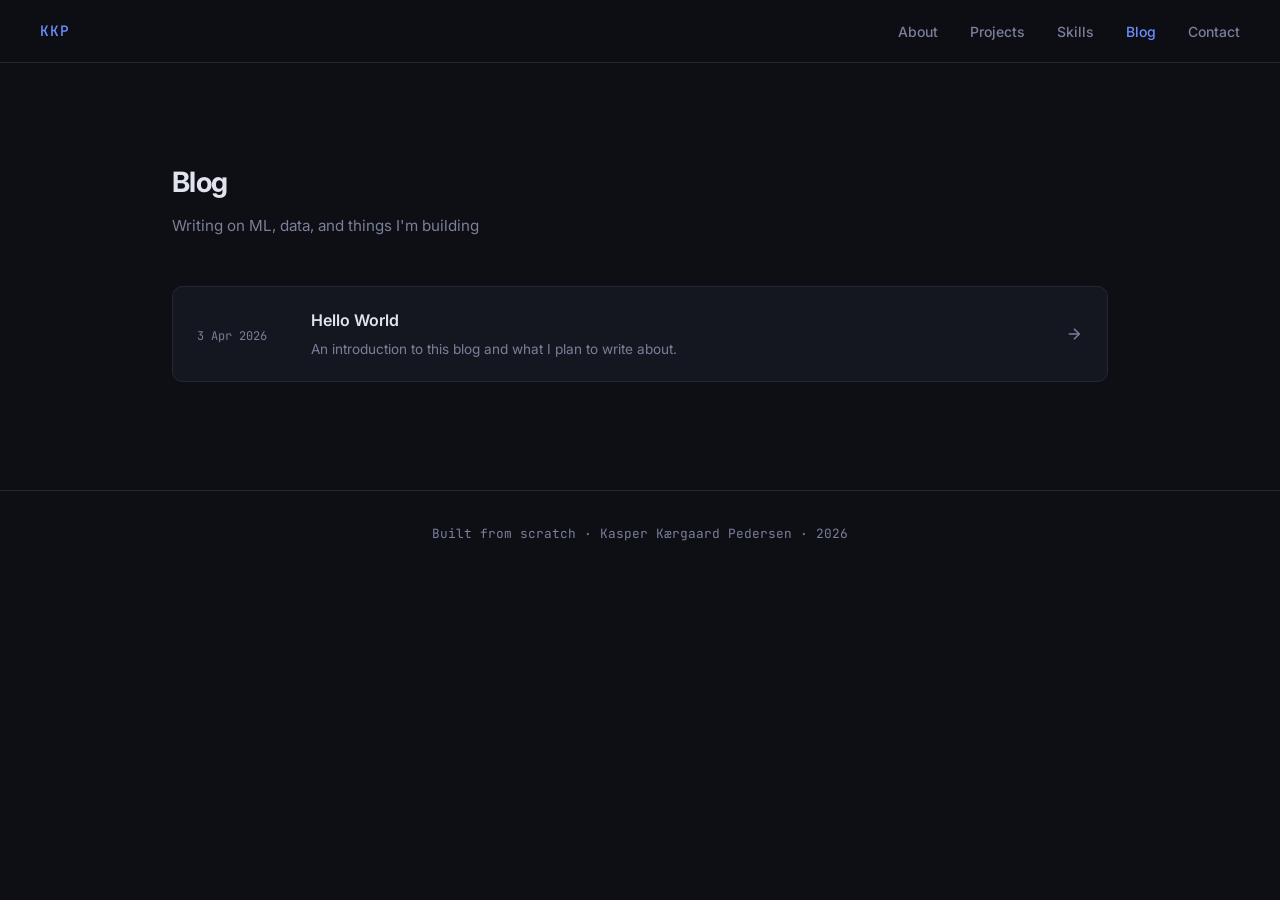
==== blog/index.html @ e7ff4c49 "Add blog section" ====
<!DOCTYPE html>
<html lang="en">
<head>
  <meta charset="UTF-8" />
  <meta name="viewport" content="width=device-width, initial-scale=1.0" />
  <title>Blog &mdash; Kasper Kærgaard Pedersen</title>
  <link rel="stylesheet" href="../style.css" />
  <link rel="preconnect" href="https://fonts.googleapis.com" />
  <link rel="preconnect" href="https://fonts.gstatic.com" crossorigin />
  <link href="https://fonts.googleapis.com/css2?family=Inter:wght@300;400;500;600;700&family=JetBrains+Mono:wght@400;500&display=swap" rel="stylesheet" />
</head>
<body>
  <nav>
    <a href="../index.html" class="nav-name">KKP</a>
    <ul>
      <li><a href="../index.html#about">About</a></li>
      <li><a href="../index.html#projects">Projects</a></li>
      <li><a href="../index.html#skills">Skills</a></li>
      <li><a href="index.html" class="active">Blog</a></li>
      <li><a href="../index.html#contact">Contact</a></li>
    </ul>
  </nav>

  <section id="blog-list">
    <div class="container">
      <h2 class="section-title">Blog</h2>
      <p class="section-sub">Writing on ML, data, and things I'm building</p>
      <div id="posts-container">
        <p class="loading">Loading posts&hellip;</p>
      </div>
    </div>
  </section>

  <footer>
    <div class="container">
      <p>Built from scratch &middot; Kasper Kærgaard Pedersen &middot; 2026</p>
    </div>
  </footer>

  <script>
    async function loadPosts() {
      const container = document.getElementById('posts-container');
      try {
        const res = await fetch('posts/index.json');
        const posts = await res.json();

        if (posts.length === 0) {
          container.innerHTML = '<p class="loading">No posts yet.</p>';
          return;
        }

        // Sort newest first
        posts.sort((a, b) => new Date(b.date) - new Date(a.date));

        container.innerHTML = posts.map((post) => `
          <a href="post.html?slug=${post.slug}" class="post-row">
            <div class="post-meta">
              <time>${formatDate(post.date)}</time>
            </div>
            <div class="post-info">
              <h3>${post.title}</h3>
              <p>${post.description}</p>
            </div>
            <svg class="post-arrow" width="18" height="18" viewBox="0 0 24 24" fill="none" stroke="currentColor" stroke-width="2">
              <line x1="5" y1="12" x2="19" y2="12"/>
              <polyline points="12 5 19 12 12 19"/>
            </svg>
          </a>
        `).join('');
      } catch (e) {
        container.innerHTML = '<p class="loading">Failed to load posts.</p>';
      }
    }

    function formatDate(str) {
      return new Date(str).toLocaleDateString('en-GB', {
        year: 'numeric', month: 'short', day: 'numeric'
      });
    }

    loadPosts();
  </script>
</body>
</html>
---- style.css ----
/* ── Reset & Base ─────────────────────────────────────────── */
*, *::before, *::after { box-sizing: border-box; margin: 0; padding: 0; }

:root {
  --bg:        #0d0f14;
  --bg-card:   #141720;
  --bg-card-h: #1a1e2a;
  --border:    #232736;
  --text:      #e2e4ed;
  --text-muted:#7a7f9a;
  --accent:    #6c8fff;
  --accent-dim:#2a3a6e;
  --tag-bg:    #1a2040;
  --tag-text:  #8aaeff;
  --font:      'Inter', system-ui, sans-serif;
  --mono:      'JetBrains Mono', monospace;
  --radius:    10px;
  --max-w:     1000px;
}

html { scroll-behavior: smooth; font-size: 16px; }

body {
  font-family: var(--font);
  background: var(--bg);
  color: var(--text);
  line-height: 1.7;
  -webkit-font-smoothing: antialiased;
}

a { color: inherit; text-decoration: none; }

/* ── Layout ───────────────────────────────────────────────── */
.container {
  max-width: var(--max-w);
  margin: 0 auto;
  padding: 0 2rem;
}

section {
  padding: 6rem 0;
}

section + section {
  border-top: 1px solid var(--border);
}

/* ── Nav ──────────────────────────────────────────────────── */
nav {
  position: sticky;
  top: 0;
  z-index: 100;
  display: flex;
  align-items: center;
  justify-content: space-between;
  padding: 1.1rem 2.5rem;
  background: rgba(13, 15, 20, 0.85);
  backdrop-filter: blur(12px);
  border-bottom: 1px solid var(--border);
}

.nav-name {
  font-family: var(--mono);
  font-size: 0.9rem;
  font-weight: 500;
  color: var(--accent);
  letter-spacing: 0.08em;
}

nav ul {
  list-style: none;
  display: flex;
  gap: 2rem;
}

nav ul a {
  font-size: 0.875rem;
  color: var(--text-muted);
  transition: color 0.2s;
  font-weight: 500;
}

nav ul a:hover { color: var(--text); }
nav ul a.active { color: var(--accent); }

/* ── Hero ─────────────────────────────────────────────────── */
#about {
  padding-top: 7rem;
  padding-bottom: 7rem;
}

.hero {
  max-width: 680px;
}

.hero-tag {
  font-family: var(--mono);
  font-size: 0.8rem;
  color: var(--accent);
  letter-spacing: 0.1em;
  text-transform: uppercase;
  margin-bottom: 1.25rem;
}

.hero h1 {
  font-size: clamp(2.4rem, 6vw, 4rem);
  font-weight: 700;
  line-height: 1.1;
  letter-spacing: -0.02em;
  margin-bottom: 1.5rem;
}

.accent { color: var(--accent); }

.hero-desc {
  font-size: 1.1rem;
  color: var(--text-muted);
  max-width: 540px;
  margin-bottom: 2.25rem;
  line-height: 1.75;
}

.hero-actions {
  display: flex;
  gap: 1rem;
  flex-wrap: wrap;
}

/* ── Buttons ──────────────────────────────────────────────── */
.btn {
  display: inline-block;
  padding: 0.65rem 1.5rem;
  border-radius: var(--radius);
  font-size: 0.9rem;
  font-weight: 600;
  transition: all 0.2s;
}

.btn-primary {
  background: var(--accent);
  color: #fff;
}

.btn-primary:hover {
  background: #5577ee;
  transform: translateY(-1px);
}

.btn-secondary {
  background: transparent;
  color: var(--text-muted);
  border: 1px solid var(--border);
}

.btn-secondary:hover {
  border-color: var(--accent);
  color: var(--accent);
}

/* ── Section Headings ─────────────────────────────────────── */
.section-title {
  font-size: 1.75rem;
  font-weight: 700;
  letter-spacing: -0.02em;
  margin-bottom: 0.35rem;
}

.section-sub {
  color: var(--text-muted);
  font-size: 0.95rem;
  margin-bottom: 3rem;
}

/* ── Project Cards ────────────────────────────────────────── */
.projects-grid {
  display: grid;
  grid-template-columns: repeat(auto-fill, minmax(280px, 1fr));
  gap: 1.25rem;
}

.card {
  background: var(--bg-card);
  border: 1px solid var(--border);
  border-radius: var(--radius);
  padding: 1.5rem;
  transition: border-color 0.2s, background 0.2s, transform 0.2s;
}

.card:hover {
  border-color: var(--accent-dim);
  background: var(--bg-card-h);
  transform: translateY(-2px);
}

.card-header {
  display: flex;
  align-items: center;
  justify-content: space-between;
  margin-bottom: 0.85rem;
}

.card-tag {
  font-family: var(--mono);
  font-size: 0.7rem;
  color: var(--tag-text);
  background: var(--tag-bg);
  padding: 0.2rem 0.6rem;
  border-radius: 4px;
  letter-spacing: 0.04em;
  font-weight: 500;
}

.card-links {
  display: flex;
  gap: 0.6rem;
}

.card-links a {
  color: var(--text-muted);
  transition: color 0.2s;
  display: flex;
  align-items: center;
}

.card-links a:hover { color: var(--accent); }

.card h3 {
  font-size: 1.05rem;
  font-weight: 600;
  margin-bottom: 0.6rem;
  letter-spacing: -0.01em;
}

.card p {
  font-size: 0.875rem;
  color: var(--text-muted);
  line-height: 1.65;
  margin-bottom: 1.25rem;
}

.card-tech {
  display: flex;
  flex-wrap: wrap;
  gap: 0.4rem;
}

.card-tech span {
  font-family: var(--mono);
  font-size: 0.7rem;
  color: var(--text-muted);
  background: var(--bg);
  border: 1px solid var(--border);
  padding: 0.2rem 0.55rem;
  border-radius: 4px;
}

/* ── Skills ───────────────────────────────────────────────── */
.skills-grid {
  display: grid;
  grid-template-columns: repeat(auto-fill, minmax(190px, 1fr));
  gap: 1.5rem;
}

.skill-group {
  background: var(--bg-card);
  border: 1px solid var(--border);
  border-radius: var(--radius);
  padding: 1.4rem;
}

.skill-group h4 {
  font-family: var(--mono);
  font-size: 0.72rem;
  color: var(--accent);
  text-transform: uppercase;
  letter-spacing: 0.1em;
  margin-bottom: 1rem;
  font-weight: 500;
}

.skill-group ul {
  list-style: none;
  display: flex;
  flex-direction: column;
  gap: 0.5rem;
}

.skill-group li {
  font-size: 0.9rem;
  color: var(--text-muted);
  display: flex;
  align-items: center;
  gap: 0.5rem;
}

.skill-group li::before {
  content: '';
  display: inline-block;
  width: 5px;
  height: 5px;
  background: var(--accent);
  border-radius: 50%;
  flex-shrink: 0;
  opacity: 0.6;
}

/* ── Contact ──────────────────────────────────────────────── */
.contact-links {
  display: flex;
  gap: 1.25rem;
  flex-wrap: wrap;
}

.contact-item {
  display: flex;
  align-items: center;
  gap: 0.5rem;
  padding: 0.75rem 1.4rem;
  background: var(--bg-card);
  border: 1px solid var(--border);
  border-radius: var(--radius);
  font-size: 0.9rem;
  color: var(--text-muted);
  font-weight: 500;
  transition: all 0.2s;
}

.contact-item:hover {
  border-color: var(--accent);
  color: var(--accent);
}

/* ── Footer ───────────────────────────────────────────────── */
footer {
  border-top: 1px solid var(--border);
  padding: 2rem 0;
  text-align: center;
}

footer p {
  font-size: 0.8rem;
  color: var(--text-muted);
  font-family: var(--mono);
}

/* ── Blog List ────────────────────────────────────────────── */
.loading {
  color: var(--text-muted);
  font-size: 0.9rem;
}

.post-row {
  display: flex;
  align-items: center;
  gap: 1.5rem;
  padding: 1.25rem 1.5rem;
  background: var(--bg-card);
  border: 1px solid var(--border);
  border-radius: var(--radius);
  margin-bottom: 0.75rem;
  transition: border-color 0.2s, background 0.2s;
  color: var(--text);
}

.post-row:hover {
  border-color: var(--accent-dim);
  background: var(--bg-card-h);
}

.post-meta {
  min-width: 90px;
  flex-shrink: 0;
}

.post-meta time {
  font-family: var(--mono);
  font-size: 0.75rem;
  color: var(--text-muted);
}

.post-info { flex: 1; }

.post-info h3 {
  font-size: 1rem;
  font-weight: 600;
  margin-bottom: 0.2rem;
}

.post-info p {
  font-size: 0.85rem;
  color: var(--text-muted);
}

.post-arrow {
  color: var(--text-muted);
  flex-shrink: 0;
  transition: color 0.2s, transform 0.2s;
}

.post-row:hover .post-arrow {
  color: var(--accent);
  transform: translateX(3px);
}

/* ── Blog Post ────────────────────────────────────────────── */
.post-back-wrap {
  padding: 2.5rem 0 0;
}

.post-back {
  display: inline-flex;
  align-items: center;
  gap: 0.4rem;
  font-size: 0.85rem;
  color: var(--text-muted);
  font-weight: 500;
  transition: color 0.2s;
}

.post-back:hover { color: var(--accent); }

.post-date {
  display: block;
  font-family: var(--mono);
  font-size: 0.78rem;
  color: var(--text-muted);
  margin: 1.5rem 0 0.25rem;
}

.prose {
  max-width: 680px;
  padding: 0 0 6rem;
}

.prose h1 {
  font-size: 2rem;
  font-weight: 700;
  letter-spacing: -0.02em;
  line-height: 1.2;
  margin: 0.5rem 0 1.5rem;
}

.prose h2 {
  font-size: 1.3rem;
  font-weight: 600;
  margin: 2.5rem 0 0.75rem;
  letter-spacing: -0.01em;
}

.prose h3 {
  font-size: 1.05rem;
  font-weight: 600;
  margin: 2rem 0 0.5rem;
}

.prose p {
  color: var(--text-muted);
  margin-bottom: 1.25rem;
  line-height: 1.8;
}

.prose a { color: var(--accent); text-decoration: underline; }

.prose ul, .prose ol {
  color: var(--text-muted);
  padding-left: 1.4rem;
  margin-bottom: 1.25rem;
}

.prose li { margin-bottom: 0.4rem; line-height: 1.75; }

.prose pre {
  background: #0d1117;
  border: 1px solid var(--border);
  border-radius: var(--radius);
  padding: 1.25rem 1.5rem;
  overflow-x: auto;
  margin: 1.5rem 0;
}

.prose code {
  font-family: var(--mono);
  font-size: 0.85em;
}

.prose p code, .prose li code {
  background: var(--bg-card);
  border: 1px solid var(--border);
  padding: 0.1em 0.4em;
  border-radius: 4px;
  color: var(--accent);
}

.prose blockquote {
  border-left: 3px solid var(--accent);
  padding-left: 1.25rem;
  margin: 1.5rem 0;
  color: var(--text-muted);
  font-style: italic;
}

.prose table {
  width: 100%;
  border-collapse: collapse;
  margin: 1.5rem 0;
  font-size: 0.9rem;
}

.prose th, .prose td {
  padding: 0.6rem 1rem;
  border: 1px solid var(--border);
  text-align: left;
}

.prose th {
  background: var(--bg-card);
  font-weight: 600;
  color: var(--text);
}

.prose td { color: var(--text-muted); }

.prose hr {
  border: none;
  border-top: 1px solid var(--border);
  margin: 2.5rem 0;
}

/* ── Responsive ───────────────────────────────────────────── */
@media (max-width: 640px) {
  nav { padding: 1rem 1.25rem; }
  nav ul { gap: 1.2rem; }
  .container { padding: 0 1.25rem; }
  section { padding: 4rem 0; }
  #about { padding-top: 4.5rem; }
  .projects-grid { grid-template-columns: 1fr; }
  .skills-grid { grid-template-columns: 1fr 1fr; }
  .contact-links { flex-direction: column; }
}
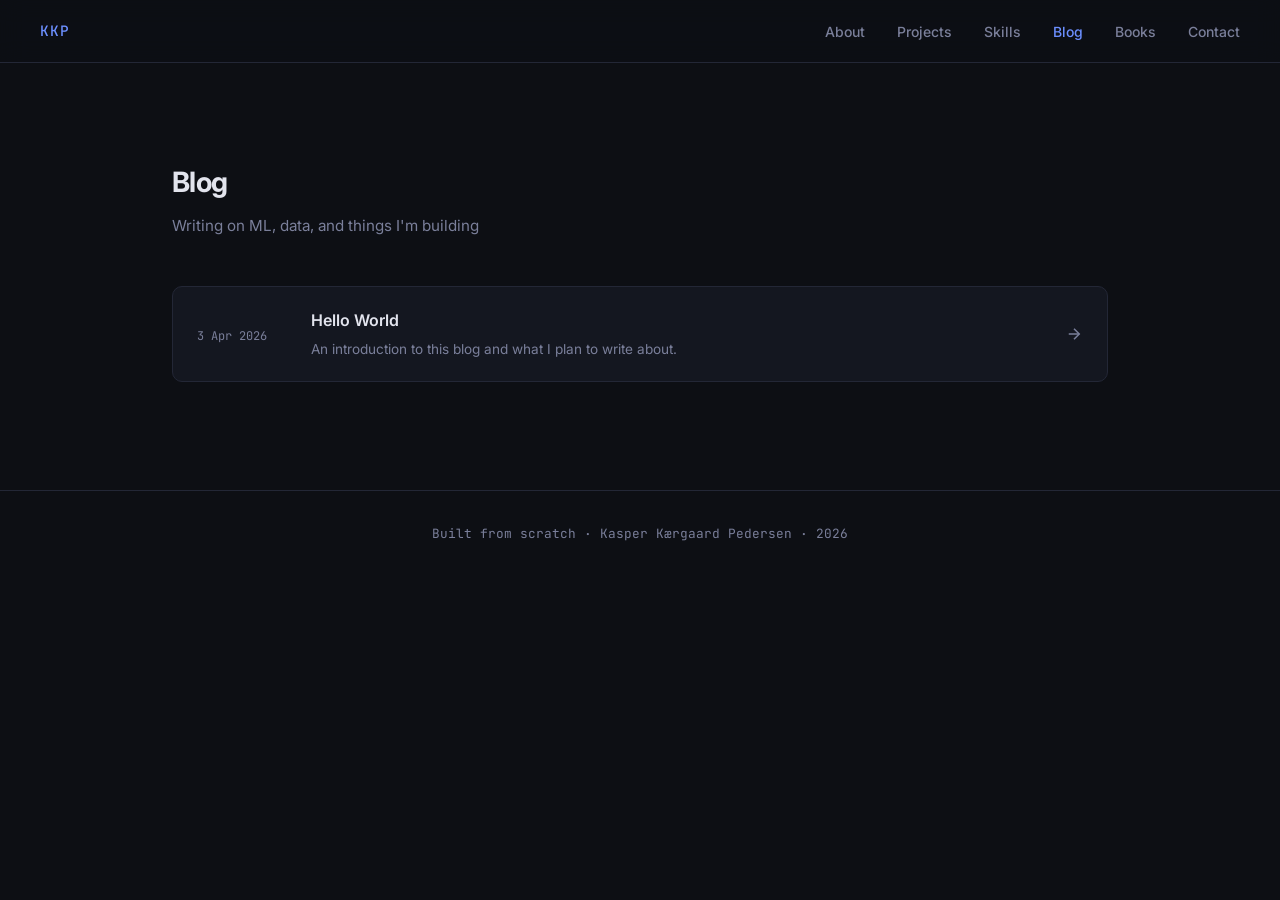
==== commit e361f7c0: "adding book section" ====
--- a/blog/index.html
+++ b/blog/index.html
@@ -17,6 +17,7 @@
       <li><a href="../index.html#projects">Projects</a></li>
       <li><a href="../index.html#skills">Skills</a></li>
       <li><a href="index.html" class="active">Blog</a></li>
+      <li><a href="../books/index.html">Books</a></li>
       <li><a href="../index.html#contact">Contact</a></li>
     </ul>
   </nav>
--- a/style.css
+++ b/style.css
@@ -526,6 +526,471 @@
   margin: 2.5rem 0;
 }
 
+/* ── Book Cards (landing page) ─────────────────────────────── */
+.book-card {
+  display: flex;
+  align-items: center;
+  gap: 2rem;
+  padding: 1.5rem;
+  background: var(--bg-card);
+  border: 1px solid var(--border);
+  border-radius: var(--radius);
+  margin-bottom: 1rem;
+  transition: border-color 0.2s, background 0.2s, transform 0.2s;
+  color: var(--text);
+}
+
+.book-card:hover {
+  border-color: var(--accent-dim);
+  background: var(--bg-card-h);
+  transform: translateY(-2px);
+}
+
+.book-cover {
+  flex-shrink: 0;
+  width: 120px;
+  height: 160px;
+  border-radius: 6px;
+  background: linear-gradient(135deg, var(--cover-accent) 0%, #1a1e2a 100%);
+  display: flex;
+  align-items: center;
+  justify-content: center;
+  position: relative;
+  overflow: hidden;
+}
+
+.book-cover::before {
+  content: '';
+  position: absolute;
+  left: 0;
+  top: 0;
+  width: 4px;
+  height: 100%;
+  background: rgba(0,0,0,0.3);
+}
+
+.book-cover-inner {
+  text-align: center;
+  padding: 1rem 0.5rem;
+}
+
+.book-cover-icon {
+  display: block;
+  margin-bottom: 0.5rem;
+  opacity: 0.7;
+}
+
+.book-cover-title {
+  display: block;
+  font-size: 0.7rem;
+  font-weight: 700;
+  line-height: 1.2;
+  color: #fff;
+}
+
+.book-cover-subtitle {
+  display: block;
+  font-size: 0.55rem;
+  color: rgba(255,255,255,0.7);
+  margin-top: 0.25rem;
+}
+
+.book-info {
+  flex: 1;
+  min-width: 0;
+}
+
+.book-info-header {
+  display: flex;
+  align-items: center;
+  gap: 0.75rem;
+  margin-bottom: 0.5rem;
+}
+
+.book-info-header h3 {
+  font-size: 1.15rem;
+  font-weight: 600;
+}
+
+.book-status {
+  font-family: var(--mono);
+  font-size: 0.65rem;
+  color: var(--tag-text);
+  background: var(--tag-bg);
+  padding: 0.15rem 0.5rem;
+  border-radius: 4px;
+  white-space: nowrap;
+}
+
+.book-desc {
+  font-size: 0.875rem;
+  color: var(--text-muted);
+  line-height: 1.65;
+  margin-bottom: 0.75rem;
+}
+
+.book-meta-row {
+  display: flex;
+  align-items: center;
+  gap: 0.5rem;
+  margin-bottom: 0.75rem;
+}
+
+.book-meta-item {
+  font-family: var(--mono);
+  font-size: 0.72rem;
+  color: var(--text-muted);
+}
+
+.book-meta-sep {
+  color: var(--text-muted);
+  opacity: 0.4;
+}
+
+.book-tags {
+  display: flex;
+  flex-wrap: wrap;
+  gap: 0.4rem;
+  margin-bottom: 0.5rem;
+}
+
+.book-tags span {
+  font-family: var(--mono);
+  font-size: 0.65rem;
+  color: var(--text-muted);
+  background: var(--bg);
+  border: 1px solid var(--border);
+  padding: 0.15rem 0.5rem;
+  border-radius: 4px;
+}
+
+.book-updated {
+  font-size: 0.72rem;
+  color: var(--text-muted);
+  opacity: 0.6;
+}
+
+/* ── Book Reader Layout ───────────────────────────────────── */
+.reader-layout {
+  display: flex;
+  min-height: calc(100vh - 56px);
+}
+
+.reader-sidebar {
+  width: 300px;
+  flex-shrink: 0;
+  background: var(--bg-card);
+  border-right: 1px solid var(--border);
+  padding: 1.5rem 0;
+  overflow-y: auto;
+  position: sticky;
+  top: 56px;
+  height: calc(100vh - 56px);
+}
+
+.sidebar-header {
+  padding: 0 1.25rem 1rem;
+  border-bottom: 1px solid var(--border);
+  margin-bottom: 1rem;
+}
+
+.sidebar-back {
+  display: inline-flex;
+  align-items: center;
+  gap: 0.35rem;
+  font-size: 0.78rem;
+  color: var(--text-muted);
+  font-weight: 500;
+  margin-bottom: 0.75rem;
+  transition: color 0.2s;
+}
+
+.sidebar-back:hover { color: var(--accent); }
+
+.sidebar-title {
+  font-size: 1rem;
+  font-weight: 700;
+  color: var(--text);
+  line-height: 1.3;
+}
+
+.sidebar-toc {
+  padding: 0 0.75rem;
+}
+
+.toc-section {
+  margin-bottom: 1.25rem;
+}
+
+.toc-section-title {
+  font-family: var(--mono);
+  font-size: 0.65rem;
+  text-transform: uppercase;
+  letter-spacing: 0.08em;
+  color: var(--accent);
+  padding: 0 0.5rem;
+  margin-bottom: 0.5rem;
+  font-weight: 500;
+}
+
+.toc-chapters {
+  list-style: none;
+}
+
+.toc-link {
+  display: flex;
+  align-items: center;
+  justify-content: space-between;
+  padding: 0.4rem 0.5rem;
+  border-radius: 6px;
+  font-size: 0.82rem;
+  color: var(--text-muted);
+  transition: all 0.15s;
+  gap: 0.5rem;
+}
+
+.toc-link:hover {
+  background: var(--bg-card-h);
+  color: var(--text);
+}
+
+.toc-active {
+  background: var(--accent-dim) !important;
+  color: var(--accent) !important;
+  font-weight: 600;
+}
+
+.toc-chapter-title {
+  flex: 1;
+  min-width: 0;
+  overflow: hidden;
+  text-overflow: ellipsis;
+  white-space: nowrap;
+}
+
+.toc-lock {
+  flex-shrink: 0;
+  opacity: 0.4;
+}
+
+.sidebar-toggle {
+  display: none;
+  position: fixed;
+  bottom: 1.5rem;
+  left: 1.5rem;
+  z-index: 200;
+  background: var(--accent);
+  color: #fff;
+  border: none;
+  border-radius: 50%;
+  width: 48px;
+  height: 48px;
+  cursor: pointer;
+  align-items: center;
+  justify-content: center;
+  box-shadow: 0 4px 12px rgba(0,0,0,0.4);
+}
+
+/* Reader main content */
+.reader-content {
+  flex: 1;
+  min-width: 0;
+  padding: 2.5rem 3rem 4rem;
+  max-width: 800px;
+}
+
+.reader-content .prose {
+  max-width: 100%;
+}
+
+.reader-content .prose img {
+  max-width: 100%;
+  border-radius: var(--radius);
+  border: 1px solid var(--border);
+  margin: 1.5rem 0;
+}
+
+/* Locked chapter overlay */
+.chapter-locked {
+  display: flex;
+  align-items: center;
+  justify-content: center;
+  min-height: 50vh;
+  padding: 2rem;
+}
+
+.locked-inner {
+  text-align: center;
+  max-width: 400px;
+}
+
+.locked-inner svg {
+  color: var(--text-muted);
+  margin-bottom: 1.5rem;
+  opacity: 0.5;
+}
+
+.locked-inner h3 {
+  font-size: 1.25rem;
+  font-weight: 600;
+  margin-bottom: 0.75rem;
+}
+
+.locked-inner p {
+  font-size: 0.9rem;
+  color: var(--text-muted);
+  line-height: 1.7;
+  margin-bottom: 1.5rem;
+}
+
+.locked-inner .btn {
+  margin-bottom: 1rem;
+}
+
+.locked-note {
+  font-family: var(--mono);
+  font-size: 0.7rem;
+  color: var(--text-muted);
+  opacity: 0.6;
+}
+
+/* Chapter navigation */
+.chapter-nav {
+  display: flex;
+  justify-content: space-between;
+  gap: 1rem;
+  padding: 2rem 0;
+  border-top: 1px solid var(--border);
+  margin-top: 3rem;
+}
+
+.chapter-nav-btn {
+  display: inline-flex;
+  align-items: center;
+  gap: 0.5rem;
+  font-size: 0.85rem;
+  color: var(--text-muted);
+  font-weight: 500;
+  padding: 0.6rem 1rem;
+  background: var(--bg-card);
+  border: 1px solid var(--border);
+  border-radius: var(--radius);
+  transition: all 0.2s;
+  max-width: 45%;
+}
+
+.chapter-nav-btn span {
+  overflow: hidden;
+  text-overflow: ellipsis;
+  white-space: nowrap;
+}
+
+.chapter-nav-btn:hover {
+  border-color: var(--accent);
+  color: var(--accent);
+}
+
+/* Book intro page */
+.book-intro {
+  padding: 3rem 0;
+}
+
+.book-intro h1 {
+  font-size: 2.2rem;
+  font-weight: 700;
+  letter-spacing: -0.02em;
+  margin-bottom: 0.25rem;
+}
+
+.book-intro-subtitle {
+  font-size: 1.1rem;
+  color: var(--text-muted);
+  margin-bottom: 1rem;
+}
+
+.book-intro-meta {
+  display: flex;
+  align-items: center;
+  gap: 0.5rem;
+  flex-wrap: wrap;
+  font-family: var(--mono);
+  font-size: 0.75rem;
+  color: var(--text-muted);
+  margin-bottom: 1.5rem;
+}
+
+.book-intro-desc {
+  font-size: 1rem;
+  color: var(--text-muted);
+  line-height: 1.75;
+  max-width: 600px;
+  margin-bottom: 2rem;
+}
+
+.book-intro-cta {
+  margin-bottom: 3rem;
+}
+
+.book-intro-sections h2 {
+  font-size: 1.4rem;
+  font-weight: 600;
+  margin-bottom: 1.5rem;
+}
+
+.intro-toc-section {
+  margin-bottom: 2rem;
+}
+
+.intro-toc-section h3 {
+  font-family: var(--mono);
+  font-size: 0.75rem;
+  text-transform: uppercase;
+  letter-spacing: 0.08em;
+  color: var(--accent);
+  margin-bottom: 0.75rem;
+}
+
+.intro-toc-section ol {
+  list-style: none;
+  counter-reset: toc-counter;
+}
+
+.intro-toc-section li {
+  counter-increment: toc-counter;
+}
+
+.intro-toc-section li a {
+  display: flex;
+  align-items: center;
+  justify-content: space-between;
+  padding: 0.5rem 0.75rem;
+  border-radius: 6px;
+  font-size: 0.9rem;
+  color: var(--text-muted);
+  transition: all 0.15s;
+}
+
+.intro-toc-section li a:hover {
+  background: var(--bg-card);
+  color: var(--text);
+}
+
+.intro-toc-free {
+  font-family: var(--mono);
+  font-size: 0.6rem;
+  color: #4ade80;
+  background: rgba(74, 222, 128, 0.1);
+  padding: 0.1rem 0.4rem;
+  border-radius: 3px;
+}
+
+.intro-toc-lock {
+  font-family: var(--mono);
+  font-size: 0.6rem;
+  color: var(--text-muted);
+  opacity: 0.5;
+}
+
 /* ── Responsive ───────────────────────────────────────────── */
 @media (max-width: 640px) {
   nav { padding: 1rem 1.25rem; }
@@ -536,4 +1001,47 @@
   .projects-grid { grid-template-columns: 1fr; }
   .skills-grid { grid-template-columns: 1fr 1fr; }
   .contact-links { flex-direction: column; }
-}
+
+  /* Book card responsive */
+  .book-card {
+    flex-direction: column;
+    align-items: flex-start;
+    gap: 1.25rem;
+  }
+
+  .book-cover {
+    width: 100%;
+    height: 120px;
+  }
+
+  /* Reader responsive */
+  .reader-sidebar {
+    position: fixed;
+    left: -320px;
+    top: 56px;
+    z-index: 150;
+    width: 300px;
+    transition: left 0.3s;
+    box-shadow: 4px 0 20px rgba(0,0,0,0.5);
+  }
+
+  .reader-sidebar.sidebar-open {
+    left: 0;
+  }
+
+  .sidebar-toggle {
+    display: flex;
+  }
+
+  .reader-content {
+    padding: 1.5rem 1.25rem 3rem;
+  }
+
+  .chapter-nav {
+    flex-direction: column;
+  }
+
+  .chapter-nav-btn {
+    max-width: 100%;
+  }
+}
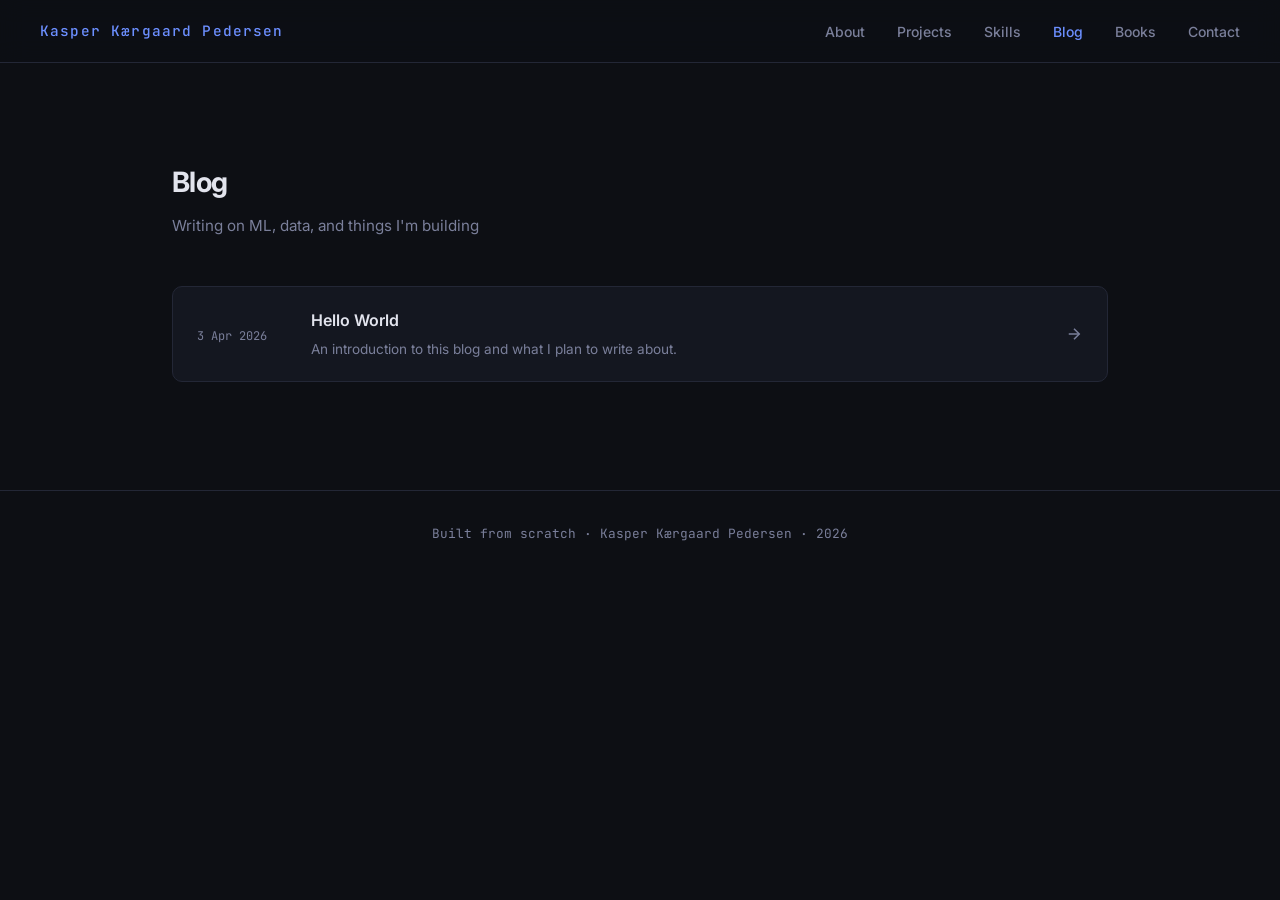
==== commit 2529062a: "Updates my navv" ====
--- a/blog/index.html
+++ b/blog/index.html
@@ -11,7 +11,7 @@
 </head>
 <body>
   <nav>
-    <a href="../index.html" class="nav-name">KKP</a>
+    <a href="../index.html" class="nav-name">Kasper Kærgaard Pedersen</a>
     <ul>
       <li><a href="../index.html#about">About</a></li>
       <li><a href="../index.html#projects">Projects</a></li>
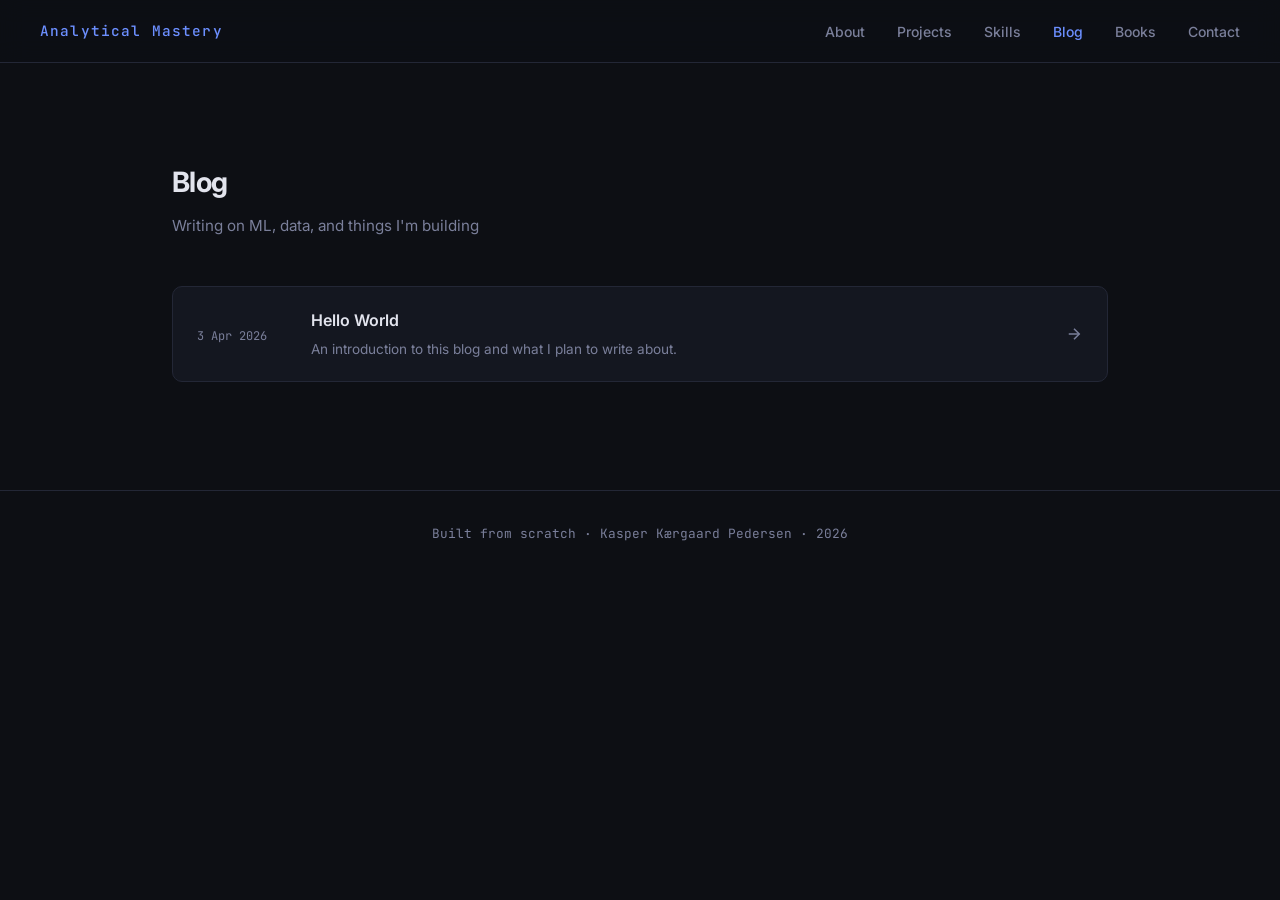
==== commit cefdf792: "update nav" ====
--- a/blog/index.html
+++ b/blog/index.html
@@ -11,7 +11,7 @@
 </head>
 <body>
   <nav>
-    <a href="../index.html" class="nav-name">Kasper Kærgaard Pedersen</a>
+    <a href="../index.html" class="nav-name">Analytical Mastery</a>
     <ul>
       <li><a href="../index.html#about">About</a></li>
       <li><a href="../index.html#projects">Projects</a></li>
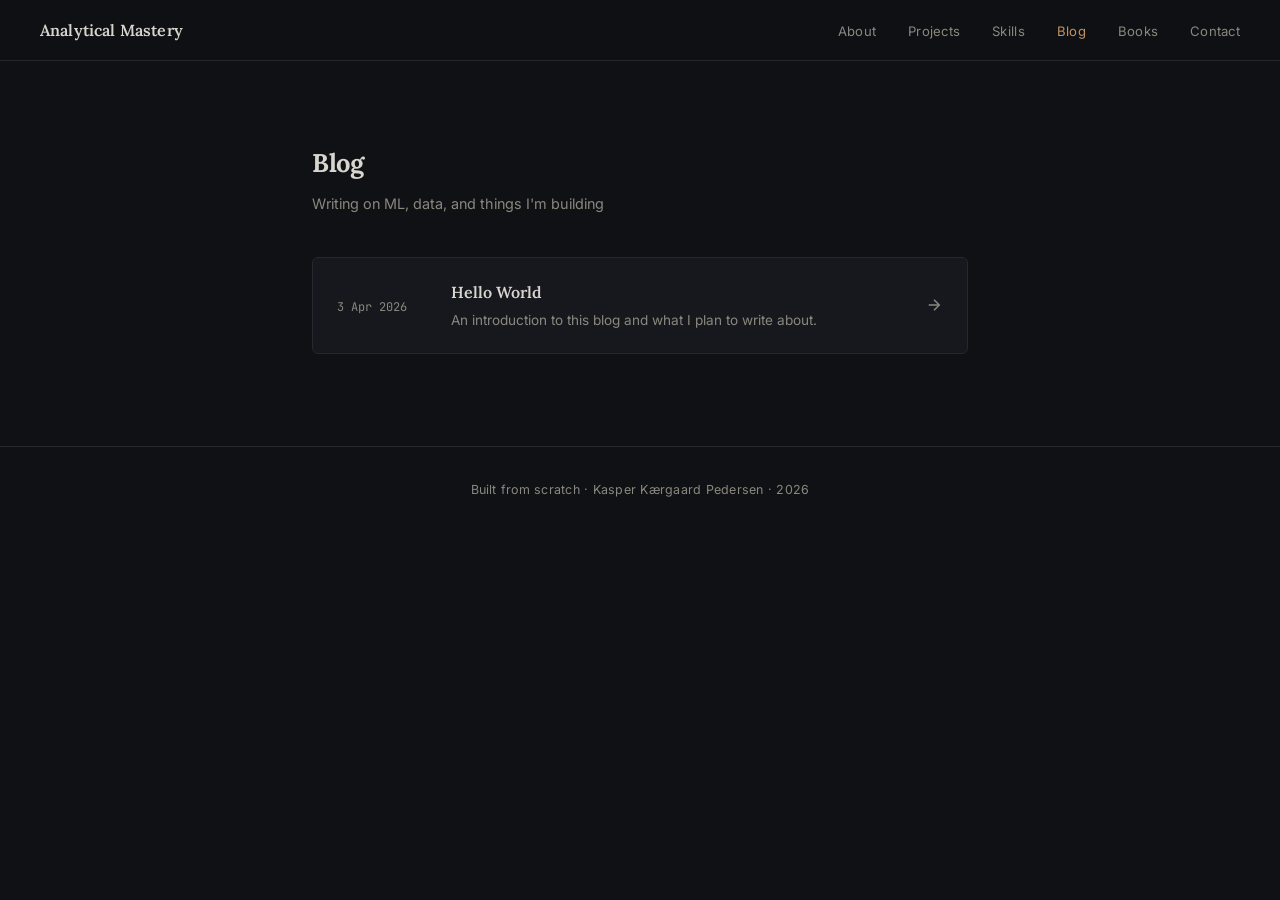
==== commit 603efed7: "new style" ====
--- a/blog/index.html
+++ b/blog/index.html
@@ -7,7 +7,7 @@
   <link rel="stylesheet" href="../style.css" />
   <link rel="preconnect" href="https://fonts.googleapis.com" />
   <link rel="preconnect" href="https://fonts.gstatic.com" crossorigin />
-  <link href="https://fonts.googleapis.com/css2?family=Inter:wght@300;400;500;600;700&family=JetBrains+Mono:wght@400;500&display=swap" rel="stylesheet" />
+  <link href="https://fonts.googleapis.com/css2?family=Inter:wght@300;400;500;600;700&family=JetBrains+Mono:wght@400;500&family=Lora:ital,wght@0,400;0,500;0,600;0,700;1,400;1,500&display=swap" rel="stylesheet" />
 </head>
 <body>
   <nav>
--- a/style.css
+++ b/style.css
@@ -2,20 +2,21 @@
 *, *::before, *::after { box-sizing: border-box; margin: 0; padding: 0; }
 
 :root {
-  --bg:        #0d0f14;
-  --bg-card:   #141720;
-  --bg-card-h: #1a1e2a;
-  --border:    #232736;
-  --text:      #e2e4ed;
-  --text-muted:#7a7f9a;
-  --accent:    #6c8fff;
-  --accent-dim:#2a3a6e;
-  --tag-bg:    #1a2040;
-  --tag-text:  #8aaeff;
+  --bg:        #101114;
+  --bg-card:   #16181d;
+  --bg-card-h: #1c1f26;
+  --border:    #25282f;
+  --text:      #d8d5cf;
+  --text-muted:#8a877e;
+  --accent:    #c4915e;
+  --accent-dim:#3d2e1e;
+  --tag-bg:    #1e1c18;
+  --tag-text:  #c4a77d;
   --font:      'Inter', system-ui, sans-serif;
+  --serif:     'Lora', 'Georgia', serif;
   --mono:      'JetBrains Mono', monospace;
-  --radius:    10px;
-  --max-w:     1000px;
+  --radius:    6px;
+  --max-w:     720px;
 }
 
 html { scroll-behavior: smooth; font-size: 16px; }
@@ -24,7 +25,7 @@
   font-family: var(--font);
   background: var(--bg);
   color: var(--text);
-  line-height: 1.7;
+  line-height: 1.75;
   -webkit-font-smoothing: antialiased;
 }
 
@@ -38,7 +39,7 @@
 }
 
 section {
-  padding: 6rem 0;
+  padding: 5rem 0;
 }
 
 section + section {
@@ -53,18 +54,18 @@
   display: flex;
   align-items: center;
   justify-content: space-between;
-  padding: 1.1rem 2.5rem;
-  background: rgba(13, 15, 20, 0.85);
+  padding: 1rem 2.5rem;
+  background: rgba(16, 17, 20, 0.9);
   backdrop-filter: blur(12px);
   border-bottom: 1px solid var(--border);
 }
 
 .nav-name {
-  font-family: var(--mono);
-  font-size: 0.9rem;
-  font-weight: 500;
-  color: var(--accent);
-  letter-spacing: 0.08em;
+  font-family: var(--serif);
+  font-size: 1rem;
+  font-weight: 600;
+  color: var(--text);
+  letter-spacing: 0.01em;
 }
 
 nav ul {
@@ -74,10 +75,11 @@
 }
 
 nav ul a {
-  font-size: 0.875rem;
+  font-size: 0.82rem;
   color: var(--text-muted);
   transition: color 0.2s;
-  font-weight: 500;
+  font-weight: 400;
+  letter-spacing: 0.02em;
 }
 
 nav ul a:hover { color: var(--text); }
@@ -85,39 +87,41 @@
 
 /* ── Hero ─────────────────────────────────────────────────── */
 #about {
-  padding-top: 7rem;
-  padding-bottom: 7rem;
+  padding-top: 8rem;
+  padding-bottom: 6rem;
 }
 
 .hero {
-  max-width: 680px;
+  max-width: 580px;
 }
 
 .hero-tag {
   font-family: var(--mono);
-  font-size: 0.8rem;
+  font-size: 0.72rem;
   color: var(--accent);
-  letter-spacing: 0.1em;
+  letter-spacing: 0.12em;
   text-transform: uppercase;
   margin-bottom: 1.25rem;
 }
 
 .hero h1 {
-  font-size: clamp(2.4rem, 6vw, 4rem);
+  font-family: var(--serif);
+  font-size: clamp(2.2rem, 5.5vw, 3.2rem);
   font-weight: 700;
-  line-height: 1.1;
+  line-height: 1.15;
   letter-spacing: -0.02em;
   margin-bottom: 1.5rem;
+  color: var(--text);
 }
 
 .accent { color: var(--accent); }
 
 .hero-desc {
-  font-size: 1.1rem;
-  color: var(--text-muted);
-  max-width: 540px;
-  margin-bottom: 2.25rem;
-  line-height: 1.75;
+  font-size: 1rem;
+  color: var(--text-muted);
+  max-width: 480px;
+  margin-bottom: 2.5rem;
+  line-height: 1.8;
 }
 
 .hero-actions {
@@ -129,11 +133,12 @@
 /* ── Buttons ──────────────────────────────────────────────── */
 .btn {
   display: inline-block;
-  padding: 0.65rem 1.5rem;
+  padding: 0.6rem 1.4rem;
   border-radius: var(--radius);
-  font-size: 0.9rem;
-  font-weight: 600;
+  font-size: 0.85rem;
+  font-weight: 500;
   transition: all 0.2s;
+  letter-spacing: 0.02em;
 }
 
 .btn-primary {
@@ -142,7 +147,7 @@
 }
 
 .btn-primary:hover {
-  background: #5577ee;
+  background: #b37f4e;
   transform: translateY(-1px);
 }
 
@@ -159,23 +164,24 @@
 
 /* ── Section Headings ─────────────────────────────────────── */
 .section-title {
-  font-size: 1.75rem;
+  font-family: var(--serif);
+  font-size: 1.6rem;
   font-weight: 700;
-  letter-spacing: -0.02em;
+  letter-spacing: -0.01em;
   margin-bottom: 0.35rem;
 }
 
 .section-sub {
   color: var(--text-muted);
-  font-size: 0.95rem;
-  margin-bottom: 3rem;
+  font-size: 0.9rem;
+  margin-bottom: 2.5rem;
 }
 
 /* ── Project Cards ────────────────────────────────────────── */
 .projects-grid {
   display: grid;
-  grid-template-columns: repeat(auto-fill, minmax(280px, 1fr));
-  gap: 1.25rem;
+  grid-template-columns: 1fr;
+  gap: 1rem;
 }
 
 .card {
@@ -183,13 +189,12 @@
   border: 1px solid var(--border);
   border-radius: var(--radius);
   padding: 1.5rem;
-  transition: border-color 0.2s, background 0.2s, transform 0.2s;
+  transition: border-color 0.2s, background 0.2s;
 }
 
 .card:hover {
   border-color: var(--accent-dim);
   background: var(--bg-card-h);
-  transform: translateY(-2px);
 }
 
 .card-header {
@@ -225,9 +230,10 @@
 .card-links a:hover { color: var(--accent); }
 
 .card h3 {
+  font-family: var(--serif);
   font-size: 1.05rem;
   font-weight: 600;
-  margin-bottom: 0.6rem;
+  margin-bottom: 0.5rem;
   letter-spacing: -0.01em;
 }
 
@@ -257,25 +263,24 @@
 /* ── Skills ───────────────────────────────────────────────── */
 .skills-grid {
   display: grid;
-  grid-template-columns: repeat(auto-fill, minmax(190px, 1fr));
-  gap: 1.5rem;
+  grid-template-columns: repeat(auto-fill, minmax(160px, 1fr));
+  gap: 1.25rem;
 }
 
 .skill-group {
   background: var(--bg-card);
   border: 1px solid var(--border);
   border-radius: var(--radius);
-  padding: 1.4rem;
+  padding: 1.25rem;
 }
 
 .skill-group h4 {
-  font-family: var(--mono);
-  font-size: 0.72rem;
+  font-family: var(--serif);
+  font-size: 0.82rem;
   color: var(--accent);
-  text-transform: uppercase;
-  letter-spacing: 0.1em;
-  margin-bottom: 1rem;
-  font-weight: 500;
+  letter-spacing: 0.01em;
+  margin-bottom: 0.85rem;
+  font-weight: 600;
 }
 
 .skill-group ul {
@@ -338,9 +343,10 @@
 }
 
 footer p {
-  font-size: 0.8rem;
-  color: var(--text-muted);
-  font-family: var(--mono);
+  font-size: 0.78rem;
+  color: var(--text-muted);
+  font-family: var(--font);
+  letter-spacing: 0.02em;
 }
 
 /* ── Blog List ────────────────────────────────────────────── */
@@ -381,6 +387,7 @@
 .post-info { flex: 1; }
 
 .post-info h3 {
+  font-family: var(--serif);
   font-size: 1rem;
   font-weight: 600;
   margin-bottom: 0.2rem;
@@ -428,26 +435,29 @@
 }
 
 .prose {
-  max-width: 680px;
+  max-width: 640px;
   padding: 0 0 6rem;
 }
 
 .prose h1 {
-  font-size: 2rem;
+  font-family: var(--serif);
+  font-size: 1.9rem;
   font-weight: 700;
   letter-spacing: -0.02em;
-  line-height: 1.2;
+  line-height: 1.25;
   margin: 0.5rem 0 1.5rem;
 }
 
 .prose h2 {
-  font-size: 1.3rem;
+  font-family: var(--serif);
+  font-size: 1.25rem;
   font-weight: 600;
   margin: 2.5rem 0 0.75rem;
   letter-spacing: -0.01em;
 }
 
 .prose h3 {
+  font-family: var(--serif);
   font-size: 1.05rem;
   font-weight: 600;
   margin: 2rem 0 0.5rem;
@@ -492,11 +502,13 @@
 }
 
 .prose blockquote {
-  border-left: 3px solid var(--accent);
+  border-left: 2px solid var(--accent);
   padding-left: 1.25rem;
-  margin: 1.5rem 0;
-  color: var(--text-muted);
+  margin: 1.75rem 0;
+  color: var(--text-muted);
+  font-family: var(--serif);
   font-style: italic;
+  line-height: 1.85;
 }
 
 .prose table {
@@ -543,7 +555,6 @@
 .book-card:hover {
   border-color: var(--accent-dim);
   background: var(--bg-card-h);
-  transform: translateY(-2px);
 }
 
 .book-cover {
@@ -608,6 +619,7 @@
 }
 
 .book-info-header h3 {
+  font-family: var(--serif);
   font-size: 1.15rem;
   font-weight: 600;
 }
@@ -708,6 +720,7 @@
 .sidebar-back:hover { color: var(--accent); }
 
 .sidebar-title {
+  font-family: var(--serif);
   font-size: 1rem;
   font-weight: 700;
   color: var(--text);
@@ -723,14 +736,14 @@
 }
 
 .toc-section-title {
-  font-family: var(--mono);
-  font-size: 0.65rem;
+  font-family: var(--serif);
+  font-size: 0.72rem;
   text-transform: uppercase;
-  letter-spacing: 0.08em;
+  letter-spacing: 0.06em;
   color: var(--accent);
   padding: 0 0.5rem;
   margin-bottom: 0.5rem;
-  font-weight: 500;
+  font-weight: 600;
 }
 
 .toc-chapters {
@@ -831,7 +844,8 @@
 }
 
 .locked-inner h3 {
-  font-size: 1.25rem;
+  font-family: var(--serif);
+  font-size: 1.2rem;
   font-weight: 600;
   margin-bottom: 0.75rem;
 }
@@ -896,7 +910,8 @@
 }
 
 .book-intro h1 {
-  font-size: 2.2rem;
+  font-family: var(--serif);
+  font-size: 2rem;
   font-weight: 700;
   letter-spacing: -0.02em;
   margin-bottom: 0.25rem;
@@ -932,7 +947,8 @@
 }
 
 .book-intro-sections h2 {
-  font-size: 1.4rem;
+  font-family: var(--serif);
+  font-size: 1.3rem;
   font-weight: 600;
   margin-bottom: 1.5rem;
 }
@@ -942,12 +958,13 @@
 }
 
 .intro-toc-section h3 {
-  font-family: var(--mono);
-  font-size: 0.75rem;
+  font-family: var(--serif);
+  font-size: 0.8rem;
   text-transform: uppercase;
-  letter-spacing: 0.08em;
+  letter-spacing: 0.06em;
   color: var(--accent);
   margin-bottom: 0.75rem;
+  font-weight: 600;
 }
 
 .intro-toc-section ol {
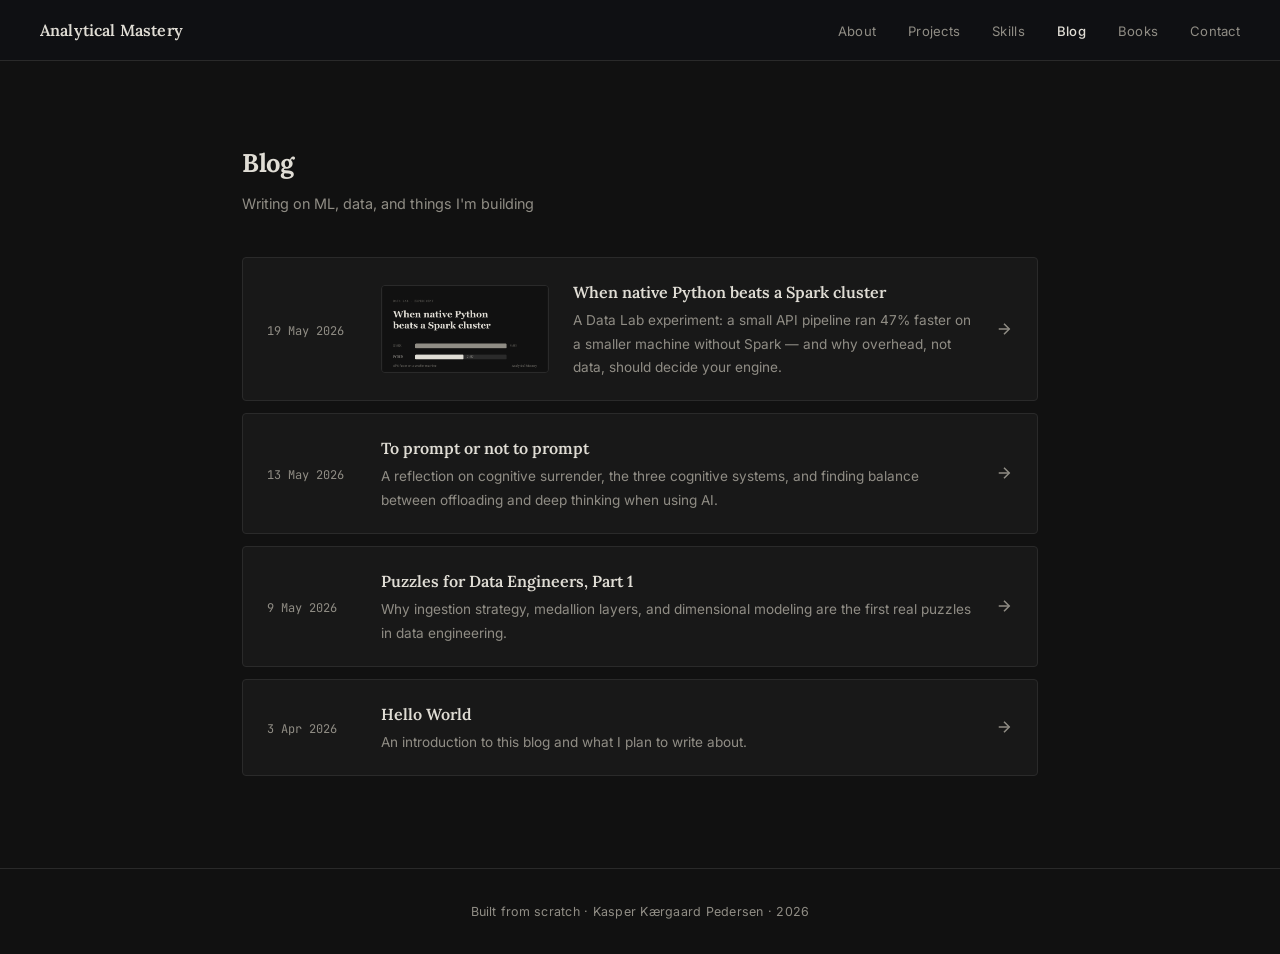
==== commit c914627b: "blog post thumbnails" ====
--- a/blog/index.html
+++ b/blog/index.html
@@ -58,6 +58,7 @@
             <div class="post-meta">
               <time>${formatDate(post.date)}</time>
             </div>
+            ${post.thumbnail ? `<div class="post-thumb"><img src="posts/${post.thumbnail}" alt="" loading="lazy" /></div>` : ''}
             <div class="post-info">
               <h3>${post.title}</h3>
               <p>${post.description}</p>
--- a/style.css
+++ b/style.css
@@ -2,21 +2,21 @@
 *, *::before, *::after { box-sizing: border-box; margin: 0; padding: 0; }
 
 :root {
-  --bg:        #101114;
-  --bg-card:   #16181d;
-  --bg-card-h: #1c1f26;
-  --border:    #25282f;
-  --text:      #d8d5cf;
-  --text-muted:#8a877e;
-  --accent:    #c4915e;
-  --accent-dim:#3d2e1e;
-  --tag-bg:    #1e1c18;
-  --tag-text:  #c4a77d;
+  --bg:        #111111;
+  --bg-card:   #181818;
+  --bg-card-h: #1e1e1e;
+  --border:    #2a2a2a;
+  --text:      #e0ddd5;
+  --text-muted:#908d85;
+  --accent:    #908d85;
+  --accent-dim:#2a2a2a;
+  --tag-bg:    #1a1a1a;
+  --tag-text:  #a09d95;
   --font:      'Inter', system-ui, sans-serif;
   --serif:     'Lora', 'Georgia', serif;
   --mono:      'JetBrains Mono', monospace;
-  --radius:    6px;
-  --max-w:     720px;
+  --radius:    4px;
+  --max-w:     860px;
 }
 
 html { scroll-behavior: smooth; font-size: 16px; }
@@ -83,7 +83,7 @@
 }
 
 nav ul a:hover { color: var(--text); }
-nav ul a.active { color: var(--accent); }
+nav ul a.active { color: var(--text); font-weight: 500; }
 
 /* ── Hero ─────────────────────────────────────────────────── */
 #about {
@@ -92,13 +92,20 @@
 }
 
 .hero {
+  display: grid;
+  grid-template-columns: minmax(0, 1fr) minmax(260px, 340px);
+  align-items: center;
+  gap: 3rem;
+}
+
+.hero-copy {
   max-width: 580px;
 }
 
 .hero-tag {
   font-family: var(--mono);
   font-size: 0.72rem;
-  color: var(--accent);
+  color: var(--text-muted);
   letter-spacing: 0.12em;
   text-transform: uppercase;
   margin-bottom: 1.25rem;
@@ -114,20 +121,112 @@
   color: var(--text);
 }
 
-.accent { color: var(--accent); }
+.accent { color: var(--text-muted); }
 
 .hero-desc {
   font-size: 1rem;
   color: var(--text-muted);
   max-width: 480px;
-  margin-bottom: 2.5rem;
+  margin-bottom: 1.15rem;
   line-height: 1.8;
 }
 
+.hero-note {
+  font-size: 0.92rem;
+  color: var(--text);
+  margin-bottom: 2rem;
+}
+
 .hero-actions {
   display: flex;
+  align-items: center;
   gap: 1rem;
   flex-wrap: wrap;
+}
+
+.hero-link {
+  color: var(--text-muted);
+  font-size: 0.85rem;
+  font-weight: 500;
+  letter-spacing: 0.02em;
+  transition: color 0.2s;
+}
+
+.hero-link:hover {
+  color: var(--text);
+}
+
+.hero-facts {
+  display: flex;
+  flex-wrap: wrap;
+  gap: 0.6rem;
+  margin-top: 1.5rem;
+}
+
+.hero-facts span {
+  font-family: var(--mono);
+  font-size: 0.68rem;
+  color: var(--tag-text);
+  background: var(--tag-bg);
+  border: 1px solid var(--border);
+  border-radius: 999px;
+  padding: 0.38rem 0.7rem;
+  letter-spacing: 0.03em;
+}
+
+.hero-portrait {
+  position: relative;
+  margin: 0;
+  width: min(100%, 340px);
+  justify-self: end;
+}
+
+.hero-portrait::before {
+  content: '';
+  position: absolute;
+  inset: 1rem -1rem -1rem 1rem;
+  border: 1px solid var(--border);
+  border-radius: 16px;
+  background: linear-gradient(180deg, rgba(255, 255, 255, 0.03), rgba(255, 255, 255, 0));
+}
+
+.hero-portrait img {
+  position: relative;
+  display: block;
+  width: 100%;
+  height: auto;
+  border-radius: 16px;
+  border: 1px solid var(--border);
+  background: var(--bg-card);
+  box-shadow: 0 24px 60px rgba(0, 0, 0, 0.28);
+}
+
+/* ── Hiring Snapshot ─────────────────────────────────────── */
+.snapshot-grid {
+  display: grid;
+  grid-template-columns: repeat(3, minmax(0, 1fr));
+  gap: 1rem;
+}
+
+.snapshot-card {
+  background: var(--bg-card);
+  border: 1px solid var(--border);
+  border-radius: 14px;
+  padding: 1.4rem;
+}
+
+.snapshot-card h3 {
+  font-family: var(--serif);
+  font-size: 1rem;
+  font-weight: 600;
+  margin-bottom: 0.55rem;
+  color: var(--text);
+}
+
+.snapshot-card p {
+  font-size: 0.9rem;
+  color: var(--text-muted);
+  line-height: 1.7;
 }
 
 /* ── Buttons ──────────────────────────────────────────────── */
@@ -142,12 +241,12 @@
 }
 
 .btn-primary {
-  background: var(--accent);
-  color: #fff;
+  background: var(--text);
+  color: var(--bg);
 }
 
 .btn-primary:hover {
-  background: #b37f4e;
+  background: #ccc9c1;
   transform: translateY(-1px);
 }
 
@@ -158,8 +257,8 @@
 }
 
 .btn-secondary:hover {
-  border-color: var(--accent);
-  color: var(--accent);
+  border-color: var(--text-muted);
+  color: var(--text);
 }
 
 /* ── Section Headings ─────────────────────────────────────── */
@@ -175,6 +274,39 @@
   color: var(--text-muted);
   font-size: 0.9rem;
   margin-bottom: 2.5rem;
+}
+
+/* ── Approach (How I work) ───────────────────────────────── */
+.approach-prose {
+  max-width: 640px;
+}
+
+.approach-prose p {
+  font-size: 1rem;
+  color: var(--text-muted);
+  line-height: 1.85;
+  margin-bottom: 1.5rem;
+}
+
+.approach-prose a {
+  color: var(--text);
+  text-decoration: underline;
+  text-underline-offset: 3px;
+  text-decoration-color: var(--accent-dim);
+  transition: text-decoration-color 0.2s;
+}
+
+.approach-prose a:hover {
+  text-decoration-color: var(--text-muted);
+}
+
+.approach-close {
+  font-family: var(--serif);
+  font-style: italic;
+  color: var(--text) !important;
+  border-left: 2px solid var(--border);
+  padding-left: 1.25rem;
+  margin-top: 2rem !important;
 }
 
 /* ── Project Cards ────────────────────────────────────────── */
@@ -227,7 +359,7 @@
   align-items: center;
 }
 
-.card-links a:hover { color: var(--accent); }
+.card-links a:hover { color: var(--text); }
 
 .card h3 {
   font-family: var(--serif);
@@ -277,7 +409,7 @@
 .skill-group h4 {
   font-family: var(--serif);
   font-size: 0.82rem;
-  color: var(--accent);
+  color: var(--text);
   letter-spacing: 0.01em;
   margin-bottom: 0.85rem;
   font-weight: 600;
@@ -301,12 +433,12 @@
 .skill-group li::before {
   content: '';
   display: inline-block;
-  width: 5px;
-  height: 5px;
-  background: var(--accent);
+  width: 4px;
+  height: 4px;
+  background: var(--text-muted);
   border-radius: 50%;
   flex-shrink: 0;
-  opacity: 0.6;
+  opacity: 0.5;
 }
 
 /* ── Contact ──────────────────────────────────────────────── */
@@ -331,8 +463,15 @@
 }
 
 .contact-item:hover {
-  border-color: var(--accent);
-  color: var(--accent);
+  border-color: var(--text-muted);
+  color: var(--text);
+}
+
+.contact-note {
+  max-width: 620px;
+  margin: -1rem 0 1.5rem;
+  color: var(--text-muted);
+  font-size: 0.95rem;
 }
 
 /* ── Footer ───────────────────────────────────────────────── */
@@ -384,6 +523,26 @@
   color: var(--text-muted);
 }
 
+.post-thumb {
+  flex-shrink: 0;
+  width: 168px;
+  aspect-ratio: 1200 / 630;
+  border-radius: var(--radius);
+  overflow: hidden;
+  border: 1px solid var(--border);
+}
+
+.post-thumb img {
+  display: block;
+  width: 100%;
+  height: 100%;
+  object-fit: cover;
+}
+
+@media (max-width: 600px) {
+  .post-thumb { display: none; }
+}
+
 .post-info { flex: 1; }
 
 .post-info h3 {
@@ -405,7 +564,7 @@
 }
 
 .post-row:hover .post-arrow {
-  color: var(--accent);
+  color: var(--text);
   transform: translateX(3px);
 }
 
@@ -424,7 +583,7 @@
   transition: color 0.2s;
 }
 
-.post-back:hover { color: var(--accent); }
+.post-back:hover { color: var(--text); }
 
 .post-date {
   display: block;
@@ -469,7 +628,7 @@
   line-height: 1.8;
 }
 
-.prose a { color: var(--accent); text-decoration: underline; }
+.prose a { color: var(--text); text-decoration: underline; text-underline-offset: 2px; }
 
 .prose ul, .prose ol {
   color: var(--text-muted);
@@ -498,11 +657,11 @@
   border: 1px solid var(--border);
   padding: 0.1em 0.4em;
   border-radius: 4px;
-  color: var(--accent);
+  color: var(--text);
 }
 
 .prose blockquote {
-  border-left: 2px solid var(--accent);
+  border-left: 2px solid var(--border);
   padding-left: 1.25rem;
   margin: 1.75rem 0;
   color: var(--text-muted);
@@ -548,12 +707,12 @@
   border: 1px solid var(--border);
   border-radius: var(--radius);
   margin-bottom: 1rem;
-  transition: border-color 0.2s, background 0.2s, transform 0.2s;
+  transition: border-color 0.2s, background 0.2s;
   color: var(--text);
 }
 
 .book-card:hover {
-  border-color: var(--accent-dim);
+  border-color: var(--text-muted);
   background: var(--bg-card-h);
 }
 
@@ -561,8 +720,8 @@
   flex-shrink: 0;
   width: 120px;
   height: 160px;
-  border-radius: 6px;
-  background: linear-gradient(135deg, var(--cover-accent) 0%, #1a1e2a 100%);
+  border-radius: var(--radius);
+  background: linear-gradient(135deg, var(--cover-accent, #333) 0%, #1a1a1a 100%);
   display: flex;
   align-items: center;
   justify-content: center;
@@ -717,7 +876,7 @@
   transition: color 0.2s;
 }
 
-.sidebar-back:hover { color: var(--accent); }
+.sidebar-back:hover { color: var(--text); }
 
 .sidebar-title {
   font-family: var(--serif);
@@ -740,7 +899,7 @@
   font-size: 0.72rem;
   text-transform: uppercase;
   letter-spacing: 0.06em;
-  color: var(--accent);
+  color: var(--text);
   padding: 0 0.5rem;
   margin-bottom: 0.5rem;
   font-weight: 600;
@@ -768,8 +927,8 @@
 }
 
 .toc-active {
-  background: var(--accent-dim) !important;
-  color: var(--accent) !important;
+  background: var(--bg-card-h) !important;
+  color: var(--text) !important;
   font-weight: 600;
 }
 
@@ -823,6 +982,38 @@
   margin: 1.5rem 0;
 }
 
+.prose .obsidian-embed {
+  margin: 1.5rem 0;
+  padding: 1rem 1.1rem;
+  border: 1px dashed var(--border);
+  border-radius: var(--radius);
+  background: var(--bg-card);
+}
+
+.prose .obsidian-embed img {
+  margin: 0 0 0.75rem;
+}
+
+.prose .obsidian-embed-label {
+  display: inline-block;
+  margin-bottom: 0.75rem;
+  font-family: var(--mono);
+  font-size: 0.65rem;
+  text-transform: uppercase;
+  letter-spacing: 0.05em;
+  color: var(--text-muted);
+}
+
+.prose .obsidian-embed figcaption {
+  color: var(--text-muted);
+  font-size: 0.85rem;
+  line-height: 1.6;
+}
+
+.prose .obsidian-embed.is-missing {
+  border-style: solid;
+}
+
 /* Locked chapter overlay */
 .chapter-locked {
   display: flex;
@@ -900,8 +1091,8 @@
 }
 
 .chapter-nav-btn:hover {
-  border-color: var(--accent);
-  color: var(--accent);
+  border-color: var(--text-muted);
+  color: var(--text);
 }
 
 /* Book intro page */
@@ -962,7 +1153,7 @@
   font-size: 0.8rem;
   text-transform: uppercase;
   letter-spacing: 0.06em;
-  color: var(--accent);
+  color: var(--text);
   margin-bottom: 0.75rem;
   font-weight: 600;
 }
@@ -995,8 +1186,8 @@
 .intro-toc-free {
   font-family: var(--mono);
   font-size: 0.6rem;
-  color: #4ade80;
-  background: rgba(74, 222, 128, 0.1);
+  color: var(--text-muted);
+  background: var(--bg-card);
   padding: 0.1rem 0.4rem;
   border-radius: 3px;
 }
@@ -1015,6 +1206,23 @@
   .container { padding: 0 1.25rem; }
   section { padding: 4rem 0; }
   #about { padding-top: 4.5rem; }
+  .hero {
+    grid-template-columns: 1fr;
+    gap: 2rem;
+  }
+  .hero-portrait {
+    justify-self: start;
+    width: min(100%, 300px);
+  }
+  .hero-portrait::before {
+    inset: 0.75rem -0.75rem -0.75rem 0.75rem;
+  }
+  .hero-actions {
+    align-items: flex-start;
+  }
+  .snapshot-grid {
+    grid-template-columns: 1fr;
+  }
   .projects-grid { grid-template-columns: 1fr; }
   .skills-grid { grid-template-columns: 1fr 1fr; }
   .contact-links { flex-direction: column; }
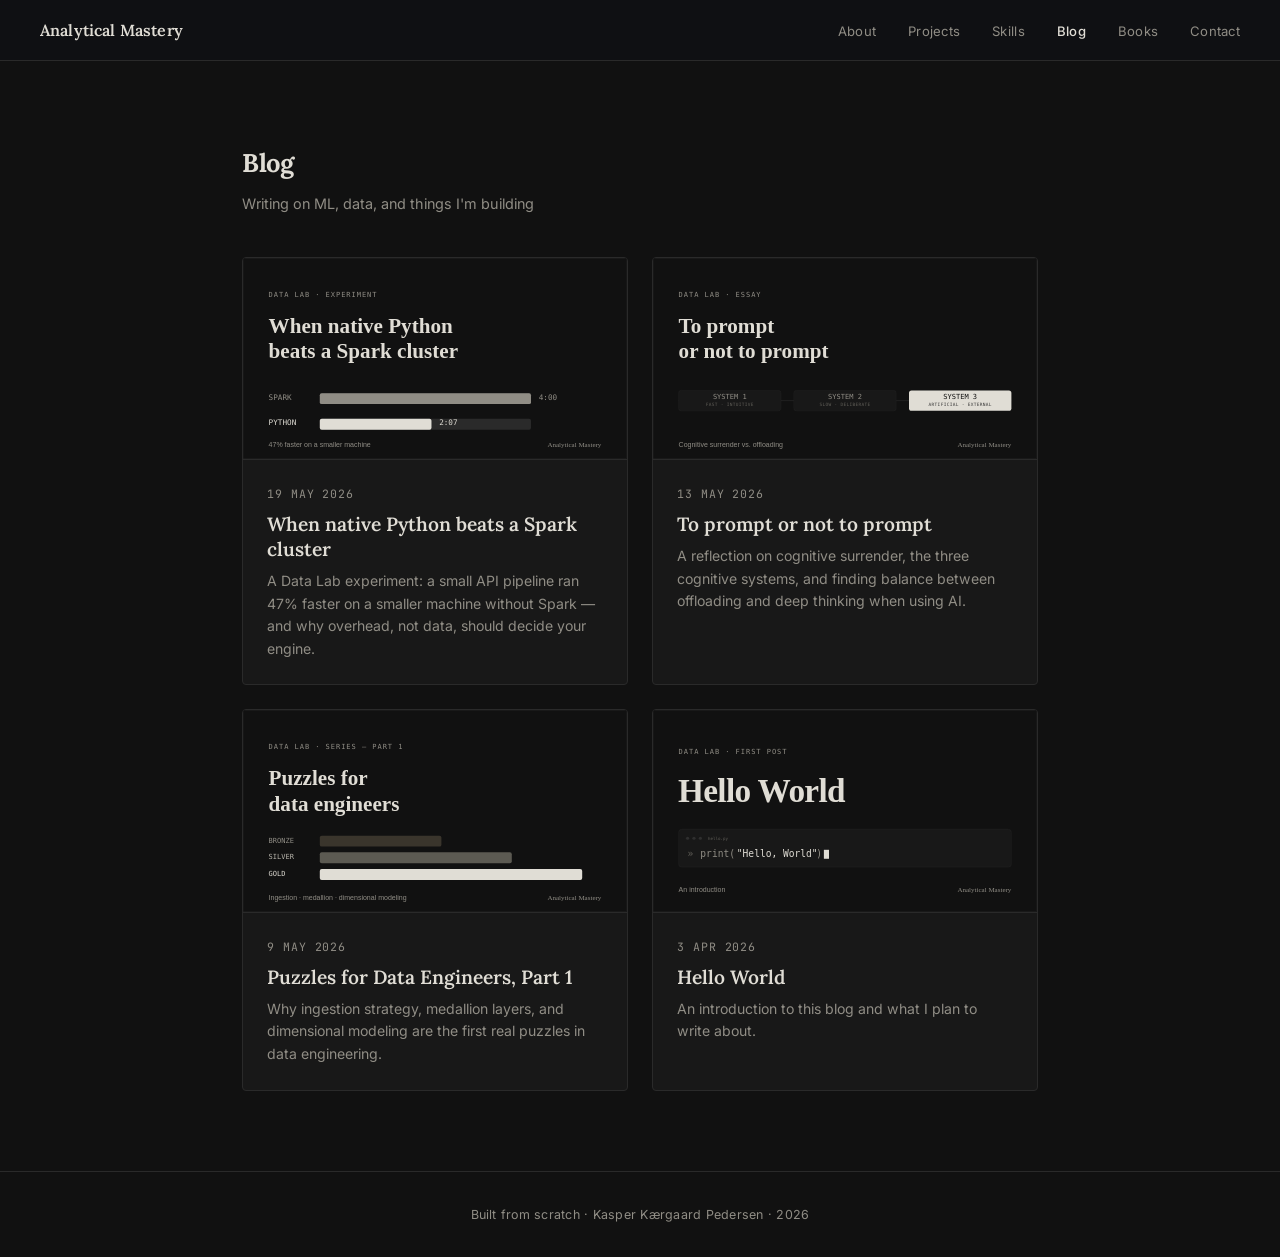
==== commit 3550b0a0: "update" ====
--- a/blog/index.html
+++ b/blog/index.html
@@ -54,19 +54,13 @@
         posts.sort((a, b) => new Date(b.date) - new Date(a.date));
 
         container.innerHTML = posts.map((post) => `
-          <a href="post.html?slug=${post.slug}" class="post-row">
-            <div class="post-meta">
+          <a href="post.html?slug=${post.slug}" class="post-card">
+            ${post.thumbnail ? `<div class="post-card-thumb"><img src="posts/${post.thumbnail}" alt="" loading="lazy" /></div>` : ''}
+            <div class="post-card-body">
               <time>${formatDate(post.date)}</time>
-            </div>
-            ${post.thumbnail ? `<div class="post-thumb"><img src="posts/${post.thumbnail}" alt="" loading="lazy" /></div>` : ''}
-            <div class="post-info">
               <h3>${post.title}</h3>
               <p>${post.description}</p>
             </div>
-            <svg class="post-arrow" width="18" height="18" viewBox="0 0 24 24" fill="none" stroke="currentColor" stroke-width="2">
-              <line x1="5" y1="12" x2="19" y2="12"/>
-              <polyline points="12 5 19 12 12 19"/>
-            </svg>
           </a>
         `).join('');
       } catch (e) {
--- a/style.css
+++ b/style.css
@@ -494,78 +494,73 @@
   font-size: 0.9rem;
 }
 
-.post-row {
-  display: flex;
-  align-items: center;
+#posts-container {
+  display: grid;
+  grid-template-columns: repeat(2, 1fr);
   gap: 1.5rem;
-  padding: 1.25rem 1.5rem;
-  background: var(--bg-card);
-  border: 1px solid var(--border);
-  border-radius: var(--radius);
-  margin-bottom: 0.75rem;
-  transition: border-color 0.2s, background 0.2s;
-  color: var(--text);
-}
-
-.post-row:hover {
-  border-color: var(--accent-dim);
-  background: var(--bg-card-h);
-}
-
-.post-meta {
-  min-width: 90px;
-  flex-shrink: 0;
-}
-
-.post-meta time {
-  font-family: var(--mono);
-  font-size: 0.75rem;
-  color: var(--text-muted);
-}
-
-.post-thumb {
-  flex-shrink: 0;
-  width: 168px;
-  aspect-ratio: 1200 / 630;
+}
+
+.post-card {
+  display: flex;
+  flex-direction: column;
+  background: var(--bg-card);
+  border: 1px solid var(--border);
   border-radius: var(--radius);
   overflow: hidden;
-  border: 1px solid var(--border);
-}
-
-.post-thumb img {
+  color: var(--text);
+  transition: border-color 0.2s, background 0.2s, transform 0.2s;
+}
+
+.post-card:hover {
+  border-color: var(--text-muted);
+  background: var(--bg-card-h);
+  transform: translateY(-3px);
+}
+
+.post-card-thumb {
+  aspect-ratio: 1200 / 630;
+  background: var(--bg);
+  border-bottom: 1px solid var(--border);
+}
+
+.post-card-thumb img {
   display: block;
   width: 100%;
   height: 100%;
   object-fit: cover;
 }
 
-@media (max-width: 600px) {
-  .post-thumb { display: none; }
-}
-
-.post-info { flex: 1; }
-
-.post-info h3 {
-  font-family: var(--serif);
-  font-size: 1rem;
-  font-weight: 600;
-  margin-bottom: 0.2rem;
-}
-
-.post-info p {
-  font-size: 0.85rem;
-  color: var(--text-muted);
-}
-
-.post-arrow {
-  color: var(--text-muted);
-  flex-shrink: 0;
-  transition: color 0.2s, transform 0.2s;
-}
-
-.post-row:hover .post-arrow {
-  color: var(--text);
-  transform: translateX(3px);
+.post-card-body {
+  display: flex;
+  flex-direction: column;
+  gap: 0.5rem;
+  padding: 1.5rem;
+  flex: 1;
+}
+
+.post-card-body time {
+  font-family: var(--mono);
+  font-size: 0.72rem;
+  letter-spacing: 0.08em;
+  text-transform: uppercase;
+  color: var(--text-muted);
+}
+
+.post-card-body h3 {
+  font-family: var(--serif);
+  font-size: 1.2rem;
+  font-weight: 600;
+  line-height: 1.3;
+}
+
+.post-card-body p {
+  font-size: 0.88rem;
+  color: var(--text-muted);
+  line-height: 1.6;
+}
+
+@media (max-width: 720px) {
+  #posts-container { grid-template-columns: 1fr; }
 }
 
 /* ── Blog Post ────────────────────────────────────────────── */
